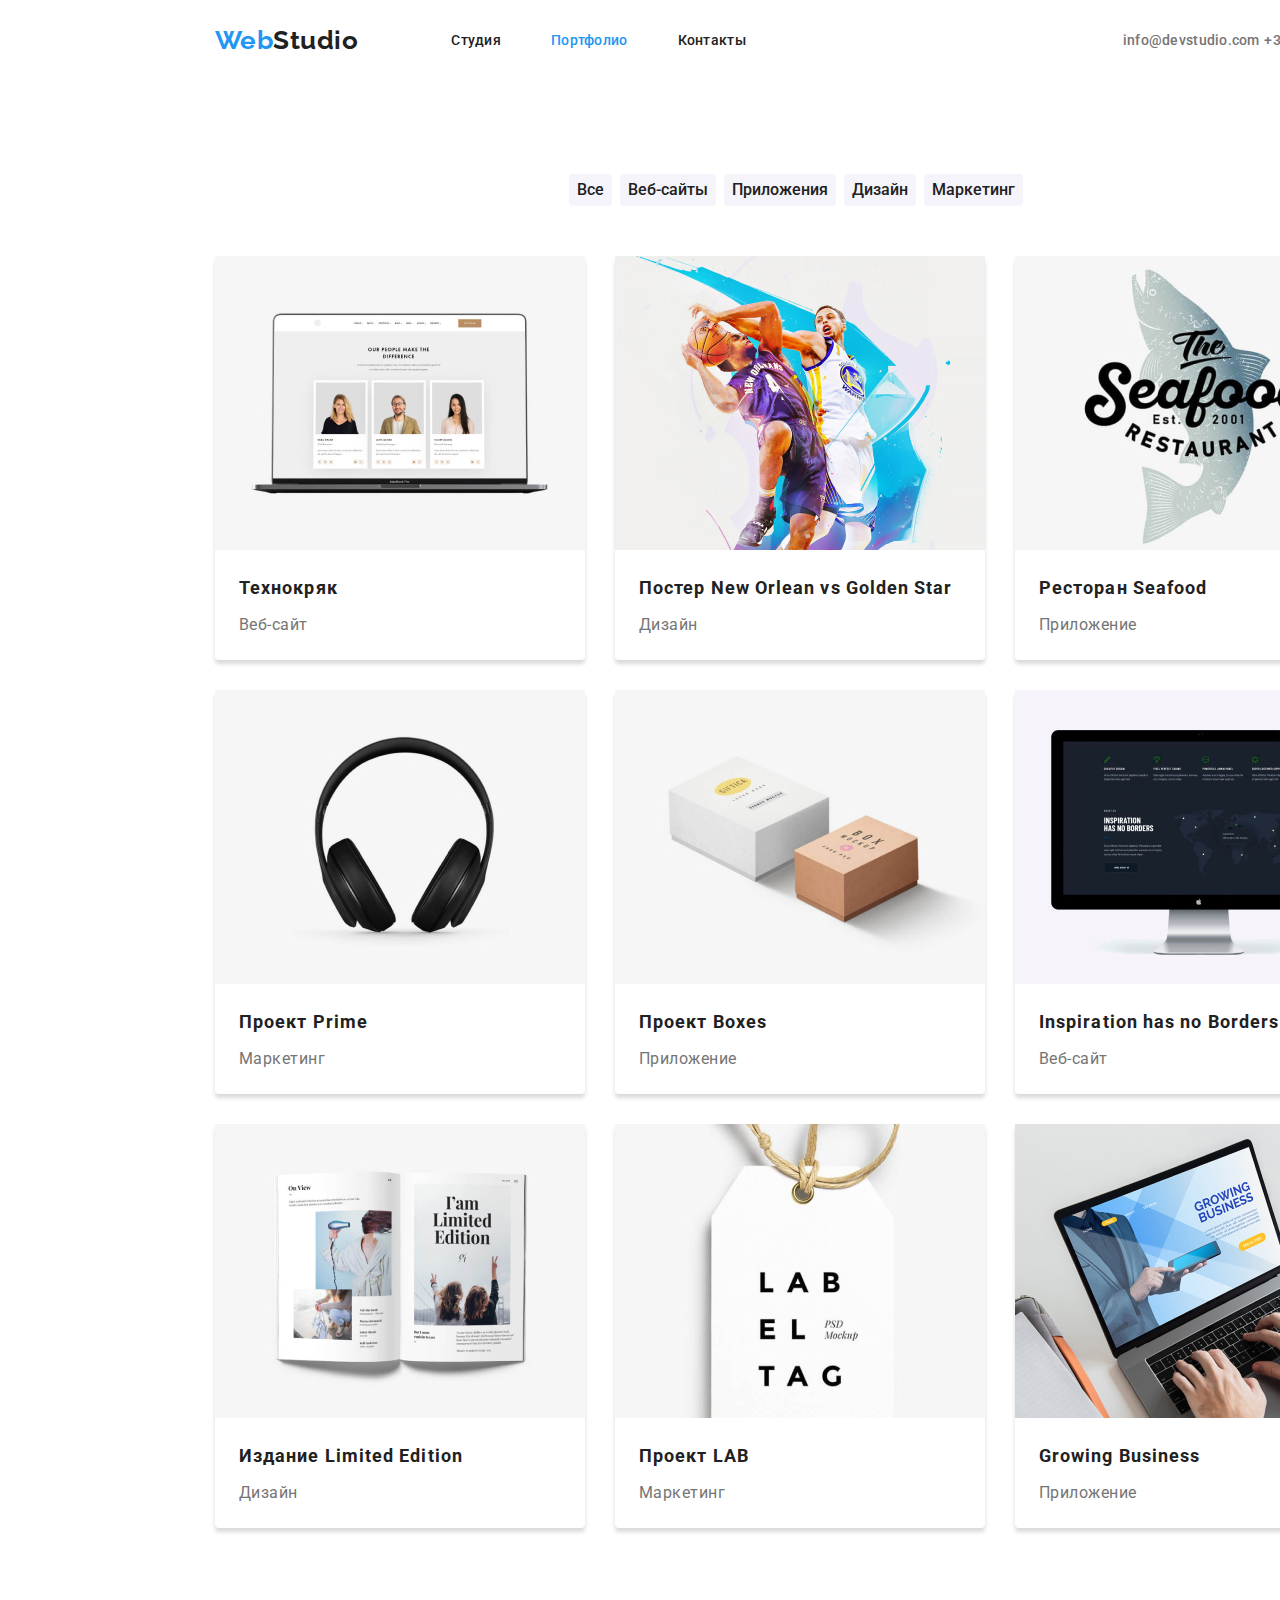
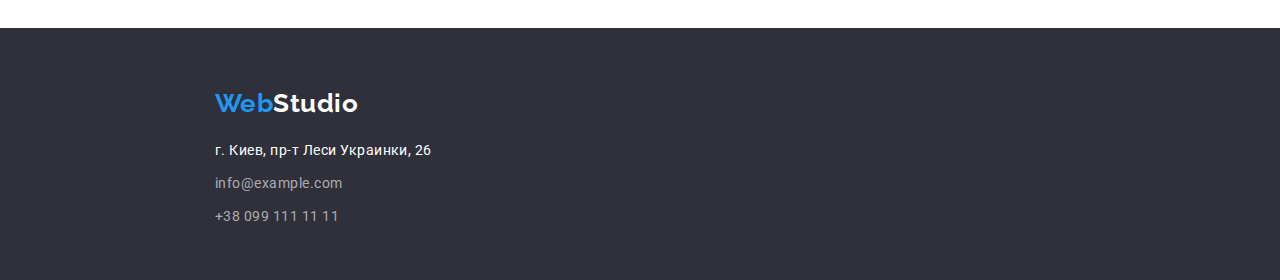
==== portfolio.html @ bc9cbff3 "first-trial" ====
<!DOCTYPE html>
<html lang="ru">

<head>
    <meta charset="UTF-8">
    <meta name="viewport" content="width=device-width, initial-scale=1.0">
    <title>ВебСтудия</title>
    <link rel="preconnect" href="https://fonts.gstatic.com">
    <link href="https://fonts.googleapis.com/css2?family=Raleway:wght@700&family=Roboto:wght@400;500;700;900&display=swap"
        rel="stylesheet">
    <link rel="stylesheet" href="https://cdnjs.cloudflare.com/ajax/libs/modern-normalize/1.0.0/modern-normalize.css">
    <link rel="stylesheet" href="./css/stylesheet.css">
</head>

<body>
    <div class="container">
        <header class="header">
            <a class="logo-header" href="./index.html" lang="en">Web<span class="studio-above">Studio</span></a>
            <nav>
                <ul class="nav-links">
                    <li class="nav-links-item"><a class="nav-link" href="./index.html">Студия</a></li>
                    <li class="nav-links-item"><a class="nav-link" href="./portfolio.html"><span class="this-page">Портфолио</span></a></li>
                    <li class="nav-links-item"><a class="nav-link" href="#">Контакты</a></li>
                </ul>
            </nav>
            <address class="header-address">
                <a class="nav-contact-link" href="mailto:info@devstudio.com">info@devstudio.com</a>
                <a class="nav-contact-link" href="tel:+380961111111">+38 096 111 11 11</a>
            </address>
        </header>

        <main>
            <!-- portfolio -->
            <section class="sort-projects">
                <h1 hidden>Портфолио</h1>

                <!-- buttons -->
                <ul class="buttons">
                    <li><button type="button" class="sort-button">Все</button></li>
                    <li><button type="button" class="sort-button">Веб-сайты</button></li>
                    <li><button type="button" class="sort-button">Приложения</button></li>
                    <li><button type="button" class="sort-button">Дизайн</button></li>
                    <li><button type="button" class="sort-button">Маркетинг</button></li>
                </ul>

                <!-- projects -->
                <h2 hidden>Ссылки на проекты</h2>
                <ul class="projects">
                    <li class="projects-item">
                        <a href="#">
                            <img class="projects-pic" src= ./index-images/projects/technokrjak.jpg alt="Технокряк" width="370" height="294">
                            <h3 class="projects-title">Технокряк</h3>
                            <p class="projects-type">Веб-сайт</p>
                        </a>
                    </li>
                    <li class="projects-item">
                        <a href="#">
                            <img class="projects-pic" src="./index-images/projects/neworlean.jpg" alt="Постер New Orlean vs Golden Star" width="370" height="294">
                            <h3 class="projects-title">Постер New Orlean vs Golden Star</h3>
                            <p class="projects-type">Дизайн</p>
                        </a>
                    </li>
                    <li class="projects-item">
                        <a href="#">
                            <img class="projects-pic" src="./index-images/projects/seafood.jpg" alt="Ресторан Seafood" width="370" height="294">
                            <h3 class="projects-title">Ресторан Seafood</h3>
                            <p class="projects-type">Приложение</p>
                        </a>
                    </li>
                    <li class="projects-item">
                        <a href="#">
                            <img class="projects-pic" src="./index-images/projects/prime.jpg" alt="Проект Prime" width="370" height="294">
                            <h3 class="projects-title">Проект Prime</h3>
                            <p class="projects-type">Маркетинг</p>
                        </a>
                    </li>
                    <li class="projects-item">
                        <a href="#">
                            <img class="projects-pic" src="./index-images/projects/boxes.jpg" alt="Проект Boxes" width="370" height="294">
                            <h3 class="projects-title">Проект Boxes</h3>
                            <p class="projects-type">Приложение</p>
                        </a>
                    </li>
                    <li class="projects-item">
                        <a href="#">
                            <img class="projects-pic" src="./index-images/projects/inspiration.jpg" alt="Inspiration has no Borders" width="370" height="294">
                            <h3 class="projects-title">Inspiration has no Borders</h3>
                            <p class="projects-type">Веб-сайт</p>
                        </a>
                    </li>
                    <li class="projects-item">
                        <a href="#">
                            <img class="projects-pic" src="./index-images/projects/limitededition.jpg" alt="Издание Limited Edition" width="370" height="294">
                            <h3 class="projects-title">Издание Limited Edition</h3>
                            <p class="projects-type">Дизайн</p>
                        </a>
                    </li>
                    <li class="projects-item">
                        <a href="#">
                            <img class="projects-pic" src="./index-images/projects/lab.jpg" alt="Проект LAB" width="370" height="294">
                            <h3 class="projects-title">Проект LAB</h3>
                            <p class="projects-type">Маркетинг</p>
                        </a>
                    </li>
                    <li class="projects-item">
                        <a href="#">
                            <img class="projects-pic" src="./index-images/projects/growing.jpg" alt="Growing Business" width="370" height="294">
                            <h3 class="projects-title">Growing Business</h3>
                            <p class="projects-type">Приложение</p>
                        </a>
                    </li>
                </ul>
            </section>
        </main>

        <footer class="footer-container">
            <a class="logo-footer" href="./index.html" lang="en">Web<span class="studio-below">Studio</span></a>
            <address class="footer-addresses">
                <a class="address-link" href="#">г. Киев, пр-т Леси Украинки, 26</a>
                <a class="contact-link" href="mailto:info@example.com">info@example.com</a>
                <a class="contact-link" href="tel:+380991111111">+38 099 111 11 11</a>
            </address>
        </footer>
    </div>

</body>

</html>
---- css/stylesheet.css ----
:root {
  --accent-color: #2196f3;
  --h-color: #212121;
  --text-color: #757575;
  --white-color: #ffffff;
  --font-family: Roboto, sans-serif;
}

html {
  box-sizing: border-box;
}

*,
*::after,
*::before {
  box-sizing: inherit;
}

body {
  font-family: var(--font-family);
  letter-spacing: 0.03em;
  font-style: normal;
  margin: 0;
}

ul {
  margin: 0;
  padding: 0;
}

a {
  text-decoration: none;
}

h1,
h2,
h3,
h4,
h5,
h6,
p {
  margin: 0;
}

img {
  display: block;
  max-width: 100%;
  height: auto;
}

.container {
  width: 1600px;
  margin-left: auto;
  margin-right: auto;
}

/* header */

.header {
  display: flex;
  align-items: center;
  height: 80px;
  padding-left: 215px;
  padding-right: 215px;
}

.logo-header {
  display: inline-block;
  margin-right: 93px;
  font-family: Raleway, sans-serif;
  font-weight: 700;
  font-size: 26px;
  line-height: 1.19;
  color: var(--accent-color);
}

.studio-above {
  color: var(--h-color);
}

.nav-links {
  list-style: none;
  display: flex;
}

.nav-links-item {
  display: inline-block;
  margin-right: 50px;
}

.nav-links .nav-links-item:last-child {
  margin-right: 0;
}

.nav-link {
  font-weight: 500;
  font-size: 14px;
  line-height: 1.14;
  letter-spacing: 0.02em;
  color: var(--h-color);
}

.nav-link > .this-page {
  color: var(--accent-color);
}

.nav-link:hover,
.nav-link:focus,
.nav-contact-link:hover,
.nav-contact-link:focus {
  color: var(--accent-color);
}

.nav-contact-link {
  font-weight: 500;
  font-size: 14px;
  line-height: 1.14;
  letter-spacing: 0.02em;
  color: var(--text-color);
}

address {
  font-style: normal;
}

.header-address {
  margin-left: auto;
}

/* footer */

.footer-container {
  background: #2f303a;
  padding: 60px 215px;
  height: 252px;
}

.logo-footer {
  display: inline-block;
  margin-bottom: 20px;
  font-family: Raleway, sans-serif;
  font-weight: 700;
  font-size: 26px;
  line-height: 1.19;
  color: var(--accent-color);
}

.studio-below {
  color: var(--white-color);
}

.footer-addresses {
  display: flex;
  flex-direction: column;
}

.address-link {
  font-weight: 400;
  font-size: 14px;
  line-height: 1.7;
  color: var(--white-color);
}

.contact-link {
  display: inline-block;
  margin-top: 9px;
  font-weight: 400;
  font-size: 14px;
  line-height: 1.7;
  color: rgba(255, 255, 255, 0.6);
}

/* index page */

/* hero */

.hero {
  text-align: center;
  background: #2f303a;
  height: 600px;
  margin-bottom: 94px;
  padding: 200px 452px;
}

.hero-title {
  display: inline-block;
  font-weight: 900;
  font-size: 44px;
  line-height: 1.36;
  letter-spacing: 0.06em;
  text-transform: uppercase;
  color: var(--white-color);
  margin-bottom: 30px;
}

.order-button {
  font-weight: 700;
  font-size: 16px;
  line-height: 1.875;
  letter-spacing: 0.06em;
  color: var(--white-color);
  background: var(--accent-color);
  box-shadow: 0px 4px 4px rgba(0, 0, 0, 0.15);
  border-radius: 4px;
  border-color: transparent;
  cursor: pointer;
}

/* unique selling points */

.list {
  display: flex;
  list-style: none;
  margin-bottom: 94px;
  padding-left: 215px;
  padding-right: 215px;
}

.list-item {
  width: 270px;
}

.list-item-title {
  display: inline-block;
  height: 16px;
  margin-bottom: 10px;
  font-weight: 700;
  font-size: 14px;
  line-height: 1.14;
  text-transform: uppercase;
  color: var(--h-color);
}

.list-item-descr {
  display: inline-block;
  font-weight: 400;
  font-size: 14px;
  line-height: 1.7;
  color: var(--text-color);
  height: 75px;
}

/* our job */

.ourjob-section {
  padding-left: 215px;
  padding-right: 215px;
  margin-bottom: 94px;
  text-align: center;
}

.section-title {
  display: inline-block;
  font-weight: 700;
  font-size: 36px;
  line-height: 1.17;
  color: var(--h-color);
  margin-bottom: 50px;
}

.ourjob-list {
  display: flex;
  list-style: none;
}

.ourjob-list-item {
  display: inline-block;
  margin-right: 30px;
}

.ourjob-list-item:last-child {
  margin-right: 0px;
}

/* team */

.section-team {
  background: #f5f4fa;
  padding: 94px 215px;
  text-align: center;
}

.members {
  display: flex;
  list-style: none;
}

.member-card {
  margin-right: 30px;
  box-shadow: 0px 4px 4px rgba(0, 0, 0, 0.15);
  border-radius: 4px;
  border-color: transparent;
}

.member-card:last-child {
  margin-right: 0px;
}

.member-picture {
  left: 215px;
  top: 1635px;
  border-radius: 0px;
}

.member-name {
  display: block;
  margin-top: 30px;
  margin-bottom: 10px;
  font-weight: 500;
  font-size: 16px;
  line-height: 19px;
  color: var(--h-color);
}

.member-job {
  display: inline-block;
  margin-bottom: 30px;
  font-weight: normal;
  font-size: 16px;
  line-height: 1.19;
  color: var(--text-color);
}

/* portfolio */
/* sort-projects */

.sort-projects {
  width: 1170px;
  height: 1360px;
  margin: 94px 215px;
}

/* buttons */

.buttons {
  list-style: none;
  margin-bottom: 50px;
  display: flex;
  justify-content: center;
}

.sort-button {
  display: inline-block;
  font-weight: 500;
  font-size: 16px;
  line-height: 1.62;
  text-align: center;
  color: var(--h-color);
  background: #f5f4fa;
  border-radius: 4px;
  border-color: transparent;
  cursor: pointer;
  margin-right: 8px;
}

.sort-button:nth-child {
  margin-right: 0;
}

.sort-button:hover,
.sort-button:focus {
  color: var(--white-color);
  background: var(--accent-color);
  box-shadow: 0px 3px 1px rgba(0, 0, 0, 0.1), 0px 1px 2px rgba(0, 0, 0, 0.08),
    0px 2px 2px #0000001f;
}

/* projects */

.projects {
  list-style: none;
  display: flex;
  flex-wrap: wrap;
}

.projects-item {
  width: 370px;
  height: 404px;
  margin-right: 30px;
  margin-bottom: 30px;
  box-shadow: 0px 4px 4px rgba(0, 0, 0, 0.15);
  border-radius: 4px;
  border-color: transparent;
}

.projects-item:nth-child(3n) {
  margin-right: 0;
}

.projects-item:nth-last-child(-n + 3) {
  margin-bottom: 0;
}

.projects-title {
  display: block;
  margin: 20px 24px 4px;
  font-weight: 700;
  font-size: 18px;
  line-height: 2;
  letter-spacing: 0.06em;
  color: var(--h-color);
}

.projects-type {
  display: block;
  margin: 0 24px 20px;
  font-weight: 400;
  font-size: 16px;
  line-height: 1.875;
  color: var(--text-color);
}
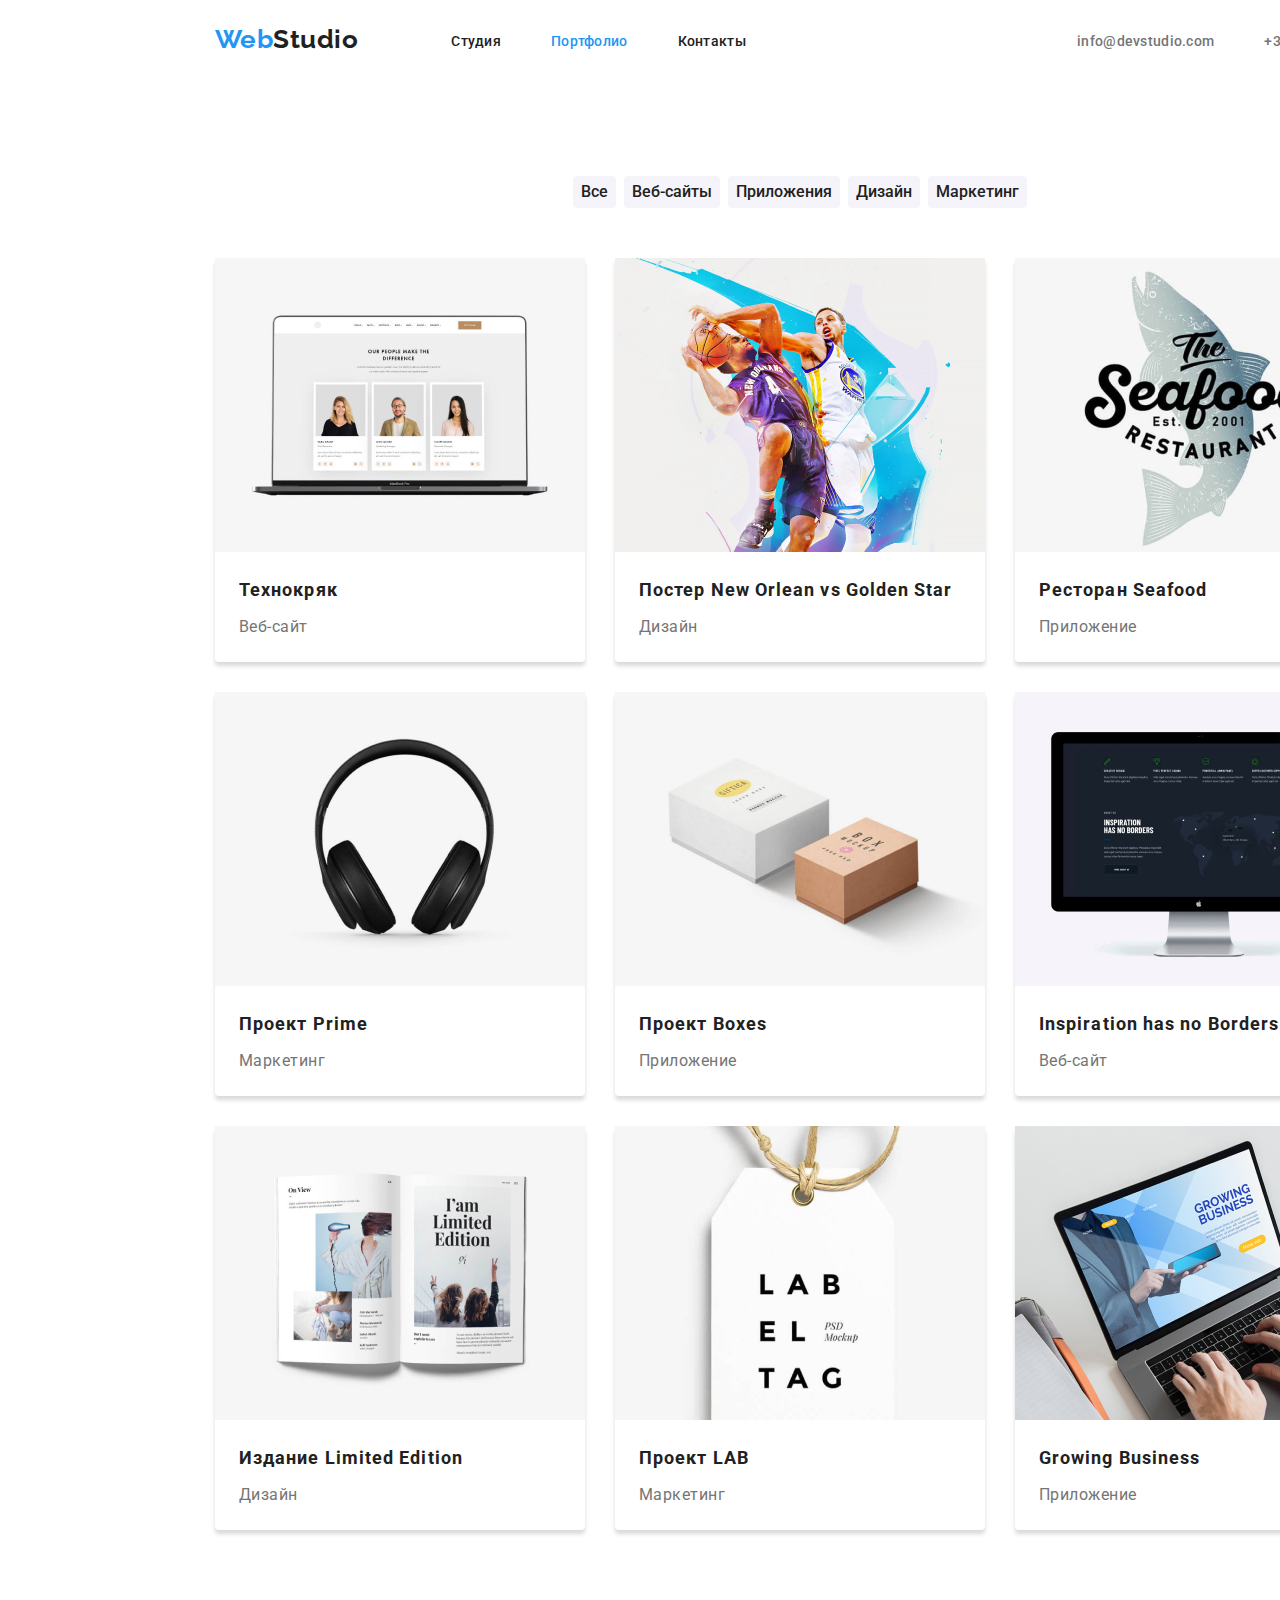
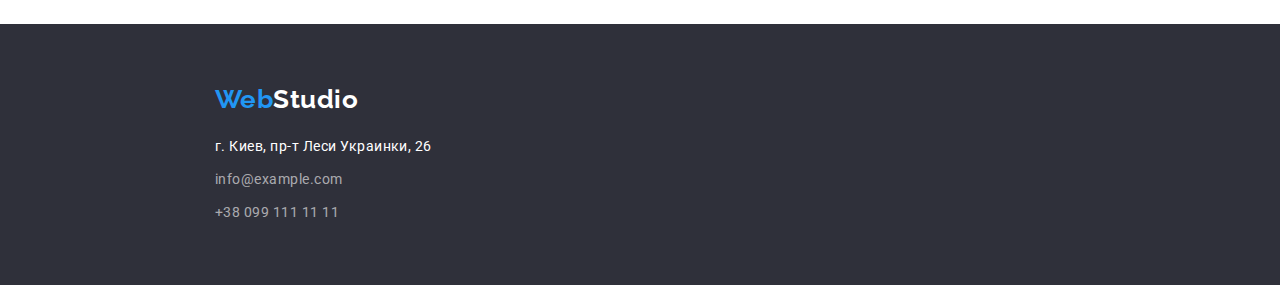
==== commit eb3b723e: "changed-margins-paddings" ====
--- a/portfolio.html
+++ b/portfolio.html
@@ -13,34 +13,37 @@
 </head>
 
 <body>
-    <div class="container">
-        <header class="header">
-            <a class="logo-header" href="./index.html" lang="en">Web<span class="studio-above">Studio</span></a>
-            <nav>
+    <!-- header -->
+    <header>
+        <div class="container header">
+            <nav class="navigation">
+                <a class="logo-header" href="./index.html" lang="en">Web<span class="studio-above">Studio</span></a>
                 <ul class="nav-links">
                     <li class="nav-links-item"><a class="nav-link" href="./index.html">Студия</a></li>
                     <li class="nav-links-item"><a class="nav-link" href="./portfolio.html"><span class="this-page">Портфолио</span></a></li>
                     <li class="nav-links-item"><a class="nav-link" href="#">Контакты</a></li>
                 </ul>
             </nav>
-            <address class="header-address">
-                <a class="nav-contact-link" href="mailto:info@devstudio.com">info@devstudio.com</a>
-                <a class="nav-contact-link" href="tel:+380961111111">+38 096 111 11 11</a>
-            </address>
-        </header>
+            <ul class="header-address">
+                <li class="header-address-item"><a class="nav-contact-link" href="mailto:info@devstudio.com">info@devstudio.com</a></li>
+                <li class="header-address-item"><a class="nav-contact-link" href="tel:+380961111111">+38 096 111 11 11</a></li>
+            </ul>
+        </div>
+    </header>
 
-        <main>
-            <!-- portfolio -->
-            <section class="sort-projects">
+    <main>
+        <!-- portfolio -->
+        <section>
+            <div class="container portfolio">    
                 <h1 hidden>Портфолио</h1>
 
                 <!-- buttons -->
                 <ul class="buttons">
-                    <li><button type="button" class="sort-button">Все</button></li>
-                    <li><button type="button" class="sort-button">Веб-сайты</button></li>
-                    <li><button type="button" class="sort-button">Приложения</button></li>
-                    <li><button type="button" class="sort-button">Дизайн</button></li>
-                    <li><button type="button" class="sort-button">Маркетинг</button></li>
+                    <li class="buttons-item"><button type="button" class="sort-button">Все</button></li>
+                    <li class="buttons-item"><button type="button" class="sort-button">Веб-сайты</button></li>
+                    <li class="buttons-item"><button type="button" class="sort-button">Приложения</button></li>
+                    <li class="buttons-item"><button type="button" class="sort-button">Дизайн</button></li>
+                    <li class="buttons-item"><button type="button" class="sort-button">Маркетинг</button></li>
                 </ul>
 
                 <!-- projects -->
@@ -110,18 +113,21 @@
                         </a>
                     </li>
                 </ul>
-            </section>
-        </main>
+            </div>
+        </section>
+    </main>
 
-        <footer class="footer-container">
+    <!-- footer -->
+    <footer>
+        <div class="container footer">
             <a class="logo-footer" href="./index.html" lang="en">Web<span class="studio-below">Studio</span></a>
             <address class="footer-addresses">
                 <a class="address-link" href="#">г. Киев, пр-т Леси Украинки, 26</a>
                 <a class="contact-link" href="mailto:info@example.com">info@example.com</a>
                 <a class="contact-link" href="tel:+380991111111">+38 099 111 11 11</a>
             </address>
-        </footer>
-    </div>
+        </div>
+    </footer>
 
 </body>
 
--- a/css/stylesheet.css
+++ b/css/stylesheet.css
@@ -50,6 +50,7 @@
 
 .container {
   width: 1600px;
+  padding: 0 215px;
   margin-left: auto;
   margin-right: auto;
 }
@@ -59,13 +60,16 @@
 .header {
   display: flex;
   align-items: center;
-  height: 80px;
-  padding-left: 215px;
-  padding-right: 215px;
+}
+
+.navigation {
+  display: flex;
 }
 
 .logo-header {
   display: inline-block;
+  padding-top: 24px;
+  padding-bottom: 25px;
   margin-right: 93px;
   font-family: Raleway, sans-serif;
   font-weight: 700;
@@ -86,6 +90,7 @@
 .nav-links-item {
   display: inline-block;
   margin-right: 50px;
+  padding: 32px 0;
 }
 
 .nav-links .nav-links-item:last-child {
@@ -119,20 +124,32 @@
   color: var(--text-color);
 }
 
+.header-address-item {
+  display: inline-block;
+  margin-right: 50px;
+  padding: 32px 0;
+}
+
+.header-address .header-address-item:last-child {
+  margin-right: 0;
+}
+
 address {
   font-style: normal;
 }
 
 .header-address {
   margin-left: auto;
+  display: flex;
+  list-style: none;
 }
 
 /* footer */
 
-.footer-container {
+.footer {
   background: #2f303a;
-  padding: 60px 215px;
-  height: 252px;
+  padding-top: 60px;
+  padding-bottom: 60px;
 }
 
 .logo-footer {
@@ -178,8 +195,7 @@
   text-align: center;
   background: #2f303a;
   height: 600px;
-  margin-bottom: 94px;
-  padding: 200px 452px;
+  padding: 200px 0px;
 }
 
 .hero-title {
@@ -190,10 +206,12 @@
   letter-spacing: 0.06em;
   text-transform: uppercase;
   color: var(--white-color);
-  margin-bottom: 30px;
+  margin: 0 452px 30px 452px;
 }
 
 .order-button {
+  display: inline-block;
+  padding: 8px 30px;
   font-weight: 700;
   font-size: 16px;
   line-height: 1.875;
@@ -206,18 +224,21 @@
   cursor: pointer;
 }
 
-/* unique selling points */
+/* usp */
 
 .list {
   display: flex;
   list-style: none;
-  margin-bottom: 94px;
-  padding-left: 215px;
-  padding-right: 215px;
+  padding: 94px 0;
 }
 
 .list-item {
-  width: 270px;
+  display: inline-block;
+  margin-right: 30px;
+}
+
+.list .list-item:last-child {
+  margin-right: 0;
 }
 
 .list-item-title {
@@ -242,10 +263,9 @@
 
 /* our job */
 
-.ourjob-section {
-  padding-left: 215px;
-  padding-right: 215px;
-  margin-bottom: 94px;
+.ourjob {
+  display: block;
+  padding-bottom: 94px;
   text-align: center;
 }
 
@@ -274,9 +294,10 @@
 
 /* team */
 
-.section-team {
+.team {
   background: #f5f4fa;
-  padding: 94px 215px;
+  padding-top: 94px;
+  padding-bottom: 94px;
   text-align: center;
 }
 
@@ -322,12 +343,10 @@
 }
 
 /* portfolio */
-/* sort-projects */
-
-.sort-projects {
-  width: 1170px;
-  height: 1360px;
-  margin: 94px 215px;
+
+.portfolio {
+  padding-top: 94px;
+  padding-bottom: 94px;
 }
 
 /* buttons */
@@ -344,16 +363,18 @@
   font-weight: 500;
   font-size: 16px;
   line-height: 1.62;
-  text-align: center;
   color: var(--h-color);
   background: #f5f4fa;
   border-radius: 4px;
   border-color: transparent;
   cursor: pointer;
+}
+
+.buttons-item {
   margin-right: 8px;
 }
 
-.sort-button:nth-child {
+.buttons .buttons-item:last-child {
   margin-right: 0;
 }
 
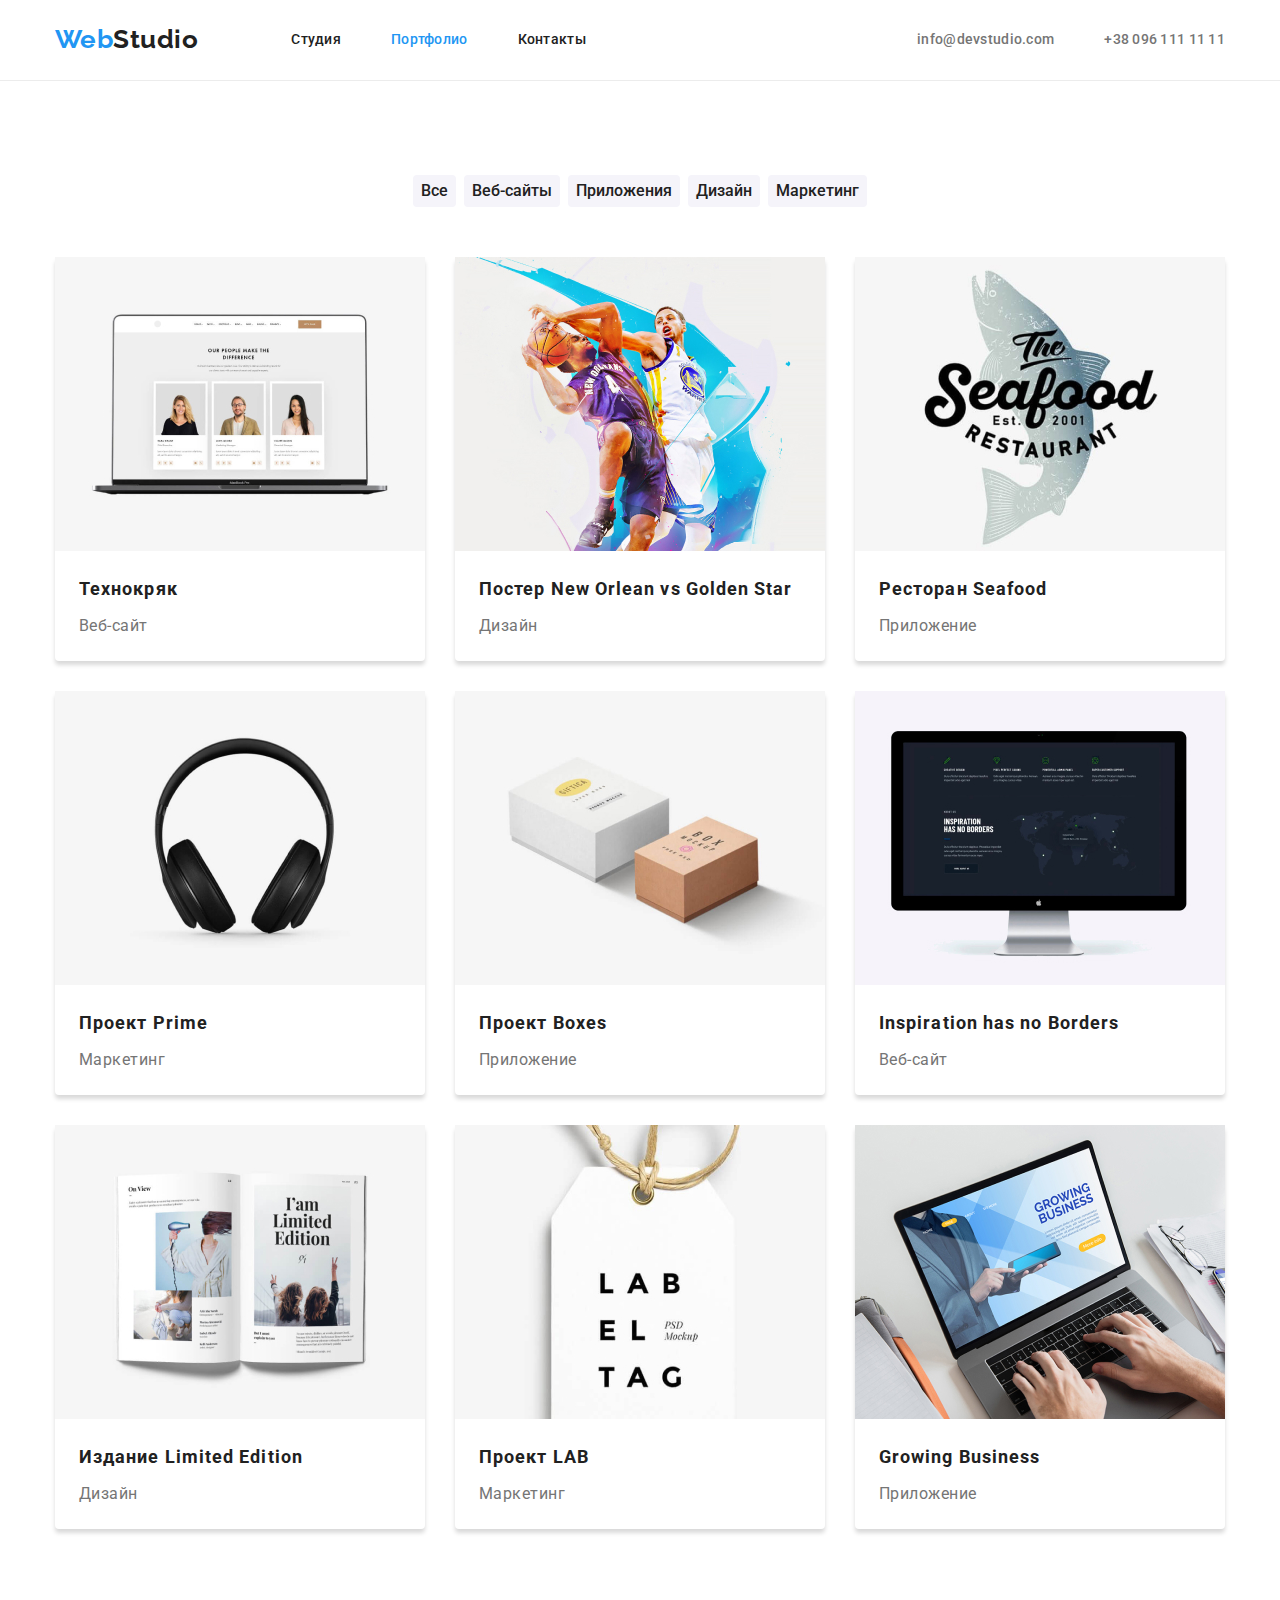
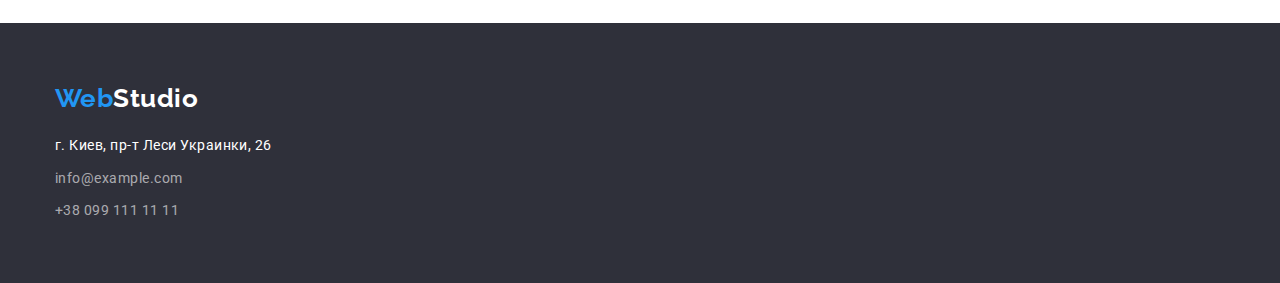
==== commit 3ba2f1ac: "container-corrections" ====
--- a/portfolio.html
+++ b/portfolio.html
@@ -14,8 +14,8 @@
 
 <body>
     <!-- header -->
-    <header>
-        <div class="container header">
+    <header class="header">
+        <div class="container oneline">
             <nav class="navigation">
                 <a class="logo-header" href="./index.html" lang="en">Web<span class="studio-above">Studio</span></a>
                 <ul class="nav-links">
@@ -118,8 +118,8 @@
     </main>
 
     <!-- footer -->
-    <footer>
-        <div class="container footer">
+    <footer class="footer">
+        <div class="container">
             <a class="logo-footer" href="./index.html" lang="en">Web<span class="studio-below">Studio</span></a>
             <address class="footer-addresses">
                 <a class="address-link" href="#">г. Киев, пр-т Леси Украинки, 26</a>
--- a/css/stylesheet.css
+++ b/css/stylesheet.css
@@ -49,10 +49,9 @@
 }
 
 .container {
-  width: 1600px;
-  padding: 0 215px;
-  margin-left: auto;
-  margin-right: auto;
+  width: 1200px;
+  padding: 0 15px;
+  margin: 0 auto;
 }
 
 /* header */
@@ -60,6 +59,11 @@
 .header {
   display: flex;
   align-items: center;
+  border-bottom: 1px solid #ececec;
+}
+
+.oneline {
+  display: flex;
 }
 
 .navigation {
@@ -90,7 +94,6 @@
 .nav-links-item {
   display: inline-block;
   margin-right: 50px;
-  padding: 32px 0;
 }
 
 .nav-links .nav-links-item:last-child {
@@ -98,6 +101,8 @@
 }
 
 .nav-link {
+  display: inline-block;
+  padding: 32px 0;
   font-weight: 500;
   font-size: 14px;
   line-height: 1.14;
@@ -117,17 +122,18 @@
 }
 
 .nav-contact-link {
+  display: inline-block;
   font-weight: 500;
   font-size: 14px;
   line-height: 1.14;
   letter-spacing: 0.02em;
   color: var(--text-color);
+  padding: 32px 0;
 }
 
 .header-address-item {
   display: inline-block;
   margin-right: 50px;
-  padding: 32px 0;
 }
 
 .header-address .header-address-item:last-child {
@@ -192,26 +198,27 @@
 /* hero */
 
 .hero {
+  background: #2f303a;
+  padding: 200px 0px;
+}
+
+.hero-title {
   text-align: center;
-  background: #2f303a;
-  height: 600px;
-  padding: 200px 0px;
-}
-
-.hero-title {
-  display: inline-block;
+  display: block;
+  margin: 0 auto 30px;
+  width: 696px;
   font-weight: 900;
   font-size: 44px;
   line-height: 1.36;
   letter-spacing: 0.06em;
   text-transform: uppercase;
   color: var(--white-color);
-  margin: 0 452px 30px 452px;
 }
 
 .order-button {
-  display: inline-block;
+  display: block;
   padding: 8px 30px;
+  margin: 0 auto;
   font-weight: 700;
   font-size: 16px;
   line-height: 1.875;
@@ -237,7 +244,7 @@
   margin-right: 30px;
 }
 
-.list .list-item:last-child {
+.list-item:last-child {
   margin-right: 0;
 }
 
@@ -296,8 +303,7 @@
 
 .team {
   background: #f5f4fa;
-  padding-top: 94px;
-  padding-bottom: 94px;
+  padding: 94px 0;
   text-align: center;
 }
 
@@ -307,6 +313,7 @@
 }
 
 .member-card {
+  display: inline-block;
   margin-right: 30px;
   box-shadow: 0px 4px 4px rgba(0, 0, 0, 0.15);
   border-radius: 4px;
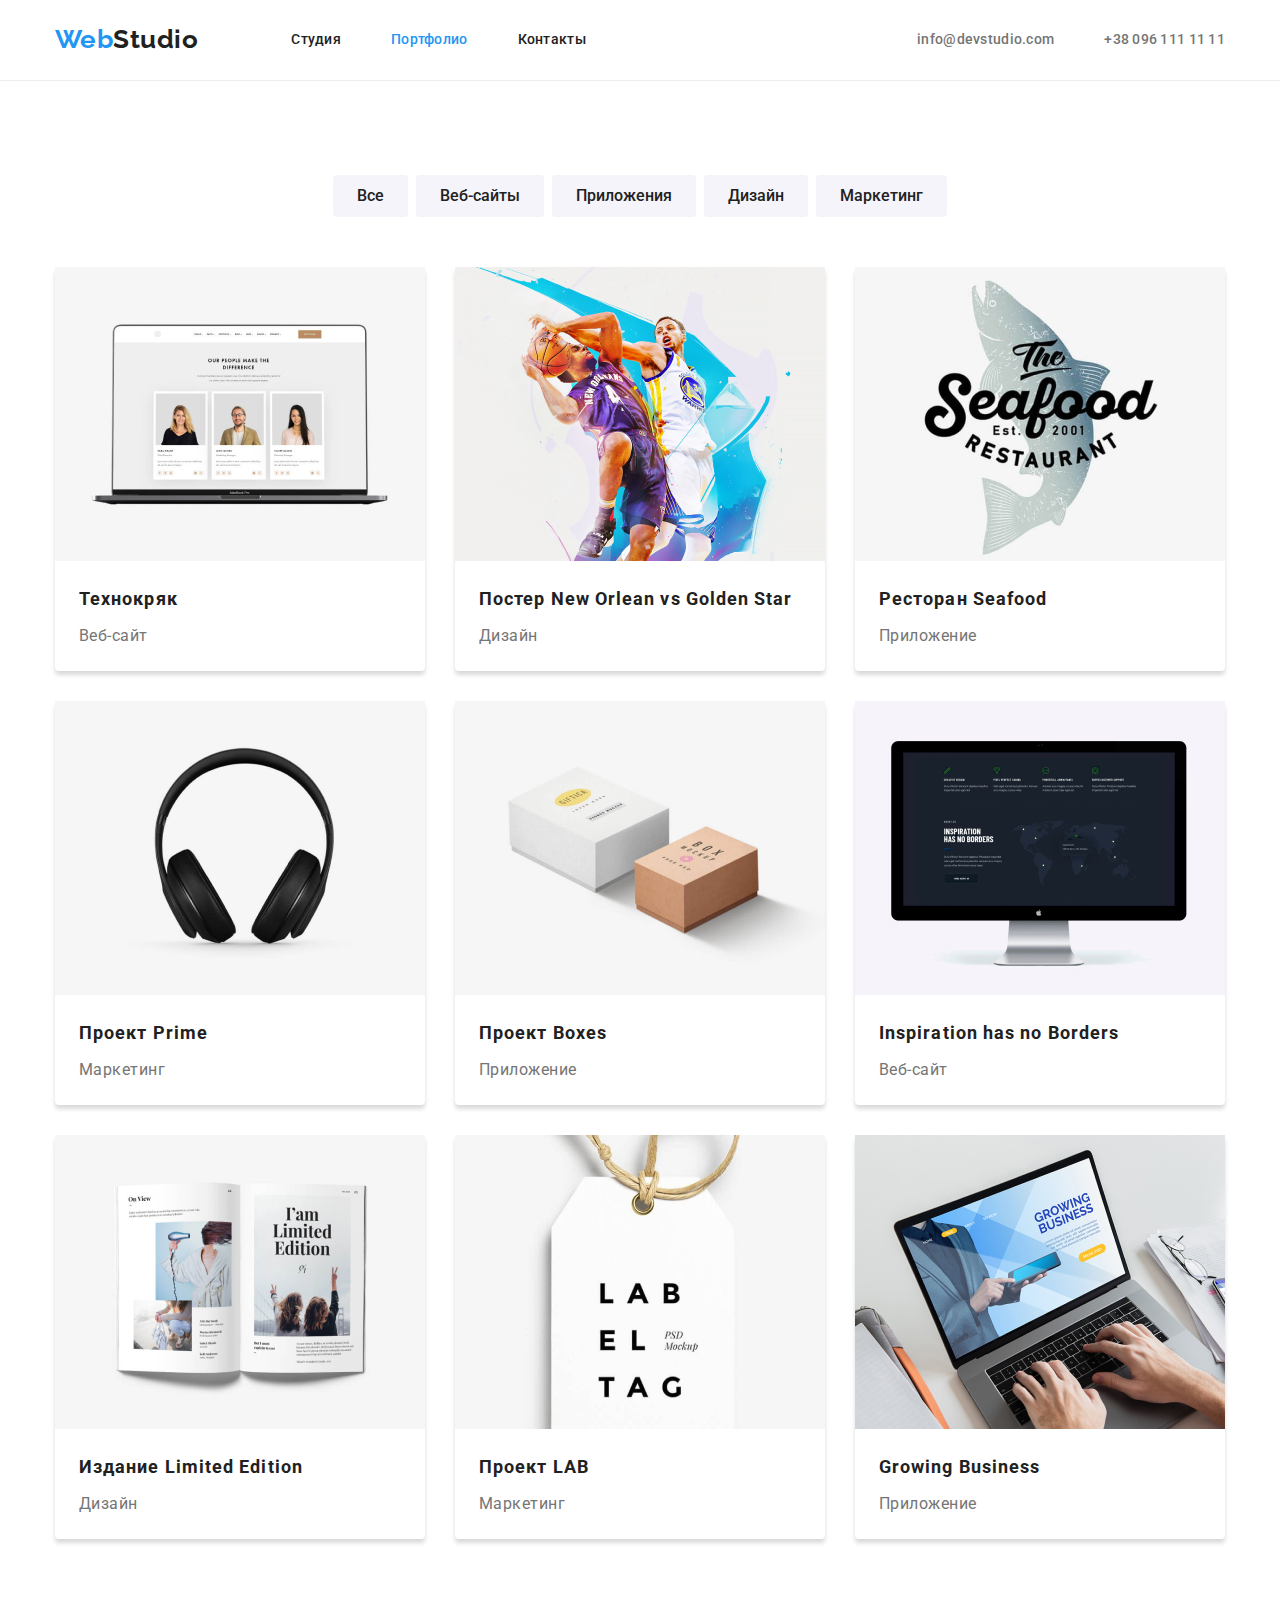
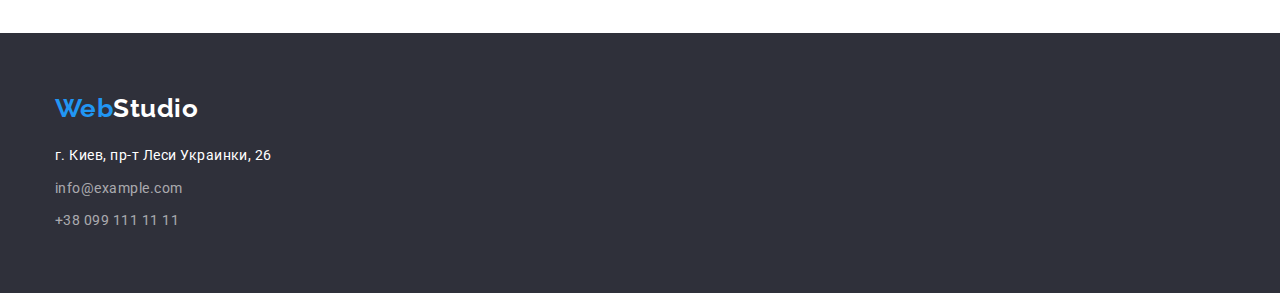
==== commit fc0d48b8: "added containers for card text" ====
--- a/portfolio.html
+++ b/portfolio.html
@@ -33,8 +33,8 @@
 
     <main>
         <!-- portfolio -->
-        <section>
-            <div class="container portfolio">    
+        <section class="portfolio">
+            <div class="container">    
                 <h1 hidden>Портфолио</h1>
 
                 <!-- buttons -->
@@ -52,64 +52,82 @@
                     <li class="projects-item">
                         <a href="#">
                             <img class="projects-pic" src= ./index-images/projects/technokrjak.jpg alt="Технокряк" width="370" height="294">
-                            <h3 class="projects-title">Технокряк</h3>
-                            <p class="projects-type">Веб-сайт</p>
+                            <div class="projects-text"> 
+                                <h3 class="projects-title">Технокряк</h3>
+                                <p class="projects-type">Веб-сайт</p>
+                            </div>
                         </a>
                     </li>
                     <li class="projects-item">
                         <a href="#">
                             <img class="projects-pic" src="./index-images/projects/neworlean.jpg" alt="Постер New Orlean vs Golden Star" width="370" height="294">
-                            <h3 class="projects-title">Постер New Orlean vs Golden Star</h3>
-                            <p class="projects-type">Дизайн</p>
+                            <div class="projects-text">
+                                <h3 class="projects-title">Постер New Orlean vs Golden Star</h3>
+                                <p class="projects-type">Дизайн</p>
+                            </div>
                         </a>
                     </li>
                     <li class="projects-item">
                         <a href="#">
                             <img class="projects-pic" src="./index-images/projects/seafood.jpg" alt="Ресторан Seafood" width="370" height="294">
-                            <h3 class="projects-title">Ресторан Seafood</h3>
-                            <p class="projects-type">Приложение</p>
+                            <div class="projects-text">
+                                <h3 class="projects-title">Ресторан Seafood</h3>
+                                <p class="projects-type">Приложение</p>
+                            </div>
                         </a>
                     </li>
                     <li class="projects-item">
                         <a href="#">
                             <img class="projects-pic" src="./index-images/projects/prime.jpg" alt="Проект Prime" width="370" height="294">
-                            <h3 class="projects-title">Проект Prime</h3>
-                            <p class="projects-type">Маркетинг</p>
+                            <div class="projects-text">
+                                <h3 class="projects-title">Проект Prime</h3>
+                                <p class="projects-type">Маркетинг</p>
+                            </div>
                         </a>
                     </li>
                     <li class="projects-item">
                         <a href="#">
                             <img class="projects-pic" src="./index-images/projects/boxes.jpg" alt="Проект Boxes" width="370" height="294">
-                            <h3 class="projects-title">Проект Boxes</h3>
-                            <p class="projects-type">Приложение</p>
+                            <div class="projects-text">
+                                <h3 class="projects-title">Проект Boxes</h3>
+                                <p class="projects-type">Приложение</p>
+                            </div>
                         </a>
                     </li>
                     <li class="projects-item">
                         <a href="#">
                             <img class="projects-pic" src="./index-images/projects/inspiration.jpg" alt="Inspiration has no Borders" width="370" height="294">
-                            <h3 class="projects-title">Inspiration has no Borders</h3>
-                            <p class="projects-type">Веб-сайт</p>
+                            <div class="projects-text">
+                                <h3 class="projects-title">Inspiration has no Borders</h3>
+                                <p class="projects-type">Веб-сайт</p>
+                            </div>
                         </a>
                     </li>
                     <li class="projects-item">
                         <a href="#">
                             <img class="projects-pic" src="./index-images/projects/limitededition.jpg" alt="Издание Limited Edition" width="370" height="294">
-                            <h3 class="projects-title">Издание Limited Edition</h3>
-                            <p class="projects-type">Дизайн</p>
+                            <div class="projects-text">
+                                <h3 class="projects-title">Издание Limited Edition</h3>
+                                <p class="projects-type">Дизайн</p>
+                            </div>
                         </a>
                     </li>
                     <li class="projects-item">
                         <a href="#">
                             <img class="projects-pic" src="./index-images/projects/lab.jpg" alt="Проект LAB" width="370" height="294">
-                            <h3 class="projects-title">Проект LAB</h3>
-                            <p class="projects-type">Маркетинг</p>
+                            <div class="projects-text">
+                                <h3 class="projects-title">Проект LAB</h3>
+                                <p class="projects-type">Маркетинг</p>
+                            </div>
                         </a>
                     </li>
                     <li class="projects-item">
                         <a href="#">
                             <img class="projects-pic" src="./index-images/projects/growing.jpg" alt="Growing Business" width="370" height="294">
-                            <h3 class="projects-title">Growing Business</h3>
-                            <p class="projects-type">Приложение</p>
+                            <div class="projects-text">
+                                <h3 class="projects-title">Growing Business</h3>
+                                <p class="projects-type">Приложение</p>
+                            </div>
                         </a>
                     </li>
                 </ul>
--- a/css/stylesheet.css
+++ b/css/stylesheet.css
@@ -233,10 +233,13 @@
 
 /* usp */
 
+.usp {
+  padding: 94px 0;
+}
+
 .list {
   display: flex;
   list-style: none;
-  padding: 94px 0;
 }
 
 .list-item {
@@ -277,7 +280,6 @@
 }
 
 .section-title {
-  display: inline-block;
   font-weight: 700;
   font-size: 36px;
   line-height: 1.17;
@@ -330,9 +332,12 @@
   border-radius: 0px;
 }
 
+.card-text {
+  padding: 30px;
+}
+
 .member-name {
   display: block;
-  margin-top: 30px;
   margin-bottom: 10px;
   font-weight: 500;
   font-size: 16px;
@@ -341,8 +346,6 @@
 }
 
 .member-job {
-  display: inline-block;
-  margin-bottom: 30px;
   font-weight: normal;
   font-size: 16px;
   line-height: 1.19;
@@ -367,6 +370,7 @@
 
 .sort-button {
   display: inline-block;
+  padding: 6px 22px;
   font-weight: 500;
   font-size: 16px;
   line-height: 1.62;
@@ -403,7 +407,6 @@
 
 .projects-item {
   width: 370px;
-  height: 404px;
   margin-right: 30px;
   margin-bottom: 30px;
   box-shadow: 0px 4px 4px rgba(0, 0, 0, 0.15);
@@ -419,9 +422,13 @@
   margin-bottom: 0;
 }
 
+.projects-text {
+  padding: 20px 24px;
+}
+
 .projects-title {
   display: block;
-  margin: 20px 24px 4px;
+  margin-bottom: 4px;
   font-weight: 700;
   font-size: 18px;
   line-height: 2;
@@ -430,8 +437,6 @@
 }
 
 .projects-type {
-  display: block;
-  margin: 0 24px 20px;
   font-weight: 400;
   font-size: 16px;
   line-height: 1.875;
